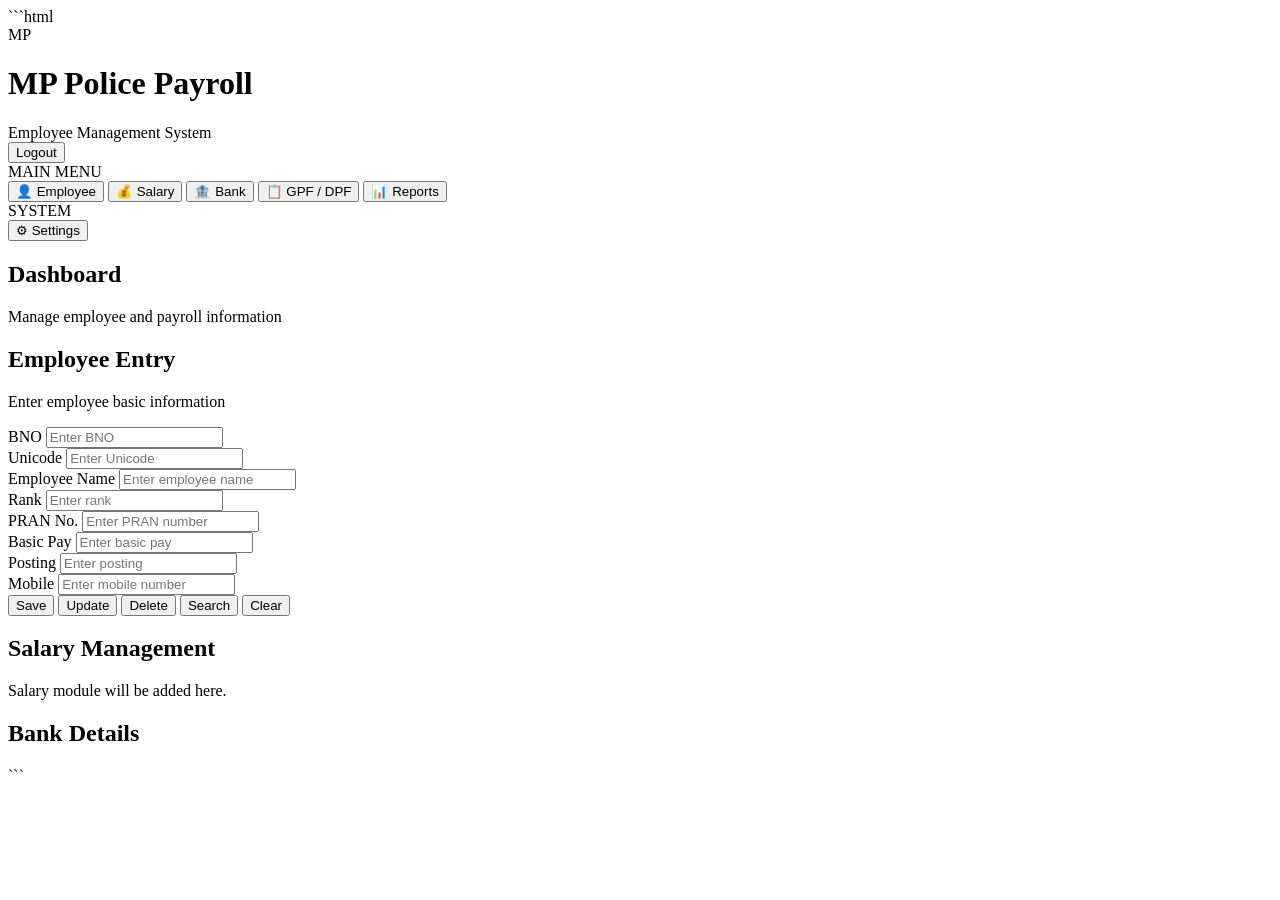
==== dashboard.html @ 4c72e71b "Add files via upload" ====
```html
<!DOCTYPE html>
<html lang="en">

<head>
    <meta charset="UTF-8">

    <meta name="viewport"
          content="width=device-width, initial-scale=1.0">

    <title>MP Police Payroll System - Dashboard</title>

    <link rel="stylesheet" href="style.css">
</head>

<body>

    <!-- TOP HEADER -->
    <header class="top-header">

        <div class="brand">
            <div class="brand-logo">MP</div>

            <div>
                <h1>MP Police Payroll</h1>
                <span>Employee Management System</span>
            </div>
        </div>

        <button class="logout-btn"
                onclick="logout()">
            Logout
        </button>

    </header>


    <!-- MAIN LAYOUT -->
    <div class="dashboard-layout">


        <!-- SIDEBAR -->
        <aside class="sidebar">

            <div class="menu-title">
                MAIN MENU
            </div>

            <button class="menu-btn active"
                    onclick="showSection('employeeSection')">
                👤 Employee
            </button>

            <button class="menu-btn"
                    onclick="showSection('salarySection')">
                💰 Salary
            </button>

            <button class="menu-btn"
                    onclick="showSection('bankSection')">
                🏦 Bank
            </button>

            <button class="menu-btn"
                    onclick="showSection('gpfSection')">
                📋 GPF / DPF
            </button>

            <button class="menu-btn"
                    onclick="showSection('reportsSection')">
                📊 Reports
            </button>

            <div class="menu-title">
                SYSTEM
            </div>

            <button class="menu-btn"
                    onclick="showSection('settingsSection')">
                ⚙ Settings
            </button>

        </aside>


        <!-- CONTENT -->
        <main class="main-content">


            <!-- DASHBOARD TITLE -->
            <div class="page-header">

                <div>
                    <h2>Dashboard</h2>
                    <p>
                        Manage employee and payroll information
                    </p>
                </div>

            </div>


            <!-- EMPLOYEE SECTION -->
            <section id="employeeSection"
                     class="content-section">

                <div class="section-header">

                    <div>
                        <h2>Employee Entry</h2>

                        <p>
                            Enter employee basic information
                        </p>
                    </div>

                </div>


                <div class="form-card">

                    <form id="employeeForm">


                        <div class="form-grid">


                            <!-- BNO -->
                            <div class="form-group">

                                <label for="bno">
                                    BNO
                                </label>

                                <input
                                    type="text"
                                    id="bno"
                                    placeholder="Enter BNO"
                                >

                            </div>


                            <!-- UNICODE -->
                            <div class="form-group">

                                <label for="unicode">
                                    Unicode
                                </label>

                                <input
                                    type="text"
                                    id="unicode"
                                    placeholder="Enter Unicode"
                                >

                            </div>


                            <!-- NAME -->
                            <div class="form-group">

                                <label for="name">
                                    Employee Name
                                </label>

                                <input
                                    type="text"
                                    id="name"
                                    placeholder="Enter employee name"
                                >

                            </div>


                            <!-- RANK -->
                            <div class="form-group">

                                <label for="rank">
                                    Rank
                                </label>

                                <input
                                    type="text"
                                    id="rank"
                                    placeholder="Enter rank"
                                >

                            </div>


                            <!-- PRAN -->
                            <div class="form-group">

                                <label for="pran">
                                    PRAN No.
                                </label>

                                <input
                                    type="text"
                                    id="pran"
                                    placeholder="Enter PRAN number"
                                >

                            </div>


                            <!-- BASIC -->
                            <div class="form-group">

                                <label for="basic">
                                    Basic Pay
                                </label>

                                <input
                                    type="number"
                                    id="basic"
                                    placeholder="Enter basic pay"
                                >

                            </div>


                            <!-- POSTING -->
                            <div class="form-group">

                                <label for="posting">
                                    Posting
                                </label>

                                <input
                                    type="text"
                                    id="posting"
                                    placeholder="Enter posting"
                                >

                            </div>


                            <!-- MOBILE -->
                            <div class="form-group">

                                <label for="mobile">
                                    Mobile
                                </label>

                                <input
                                    type="tel"
                                    id="mobile"
                                    placeholder="Enter mobile number"
                                >

                            </div>


                        </div>


                        <!-- BUTTONS -->
                        <div class="form-actions">

                            <button
                                type="button"
                                class="btn save-btn"
                                onclick="saveEmployee()">

                                Save

                            </button>


                            <button
                                type="button"
                                class="btn update-btn"
                                onclick="updateEmployee()">

                                Update

                            </button>


                            <button
                                type="button"
                                class="btn delete-btn"
                                onclick="deleteEmployee()">

                                Delete

                            </button>


                            <button
                                type="button"
                                class="btn search-btn"
                                onclick="searchEmployee()">

                                Search

                            </button>


                            <button
                                type="button"
                                class="btn clear-btn"
                                onclick="clearForm()">

                                Clear

                            </button>

                        </div>


                    </form>

                </div>

            </section>


            <!-- SALARY -->
            <section id="salarySection"
                     class="content-section hidden">

                <div class="form-card">

                    <h2>Salary Management</h2>

                    <p>
                        Salary module will be added here.
                    </p>

                </div>

            </section>


            <!-- BANK -->
            <section id="bankSection"
                     class="content-section hidden">

                <div class="form-card">

                    <h2>Bank Details</h2>

                    <p>
```
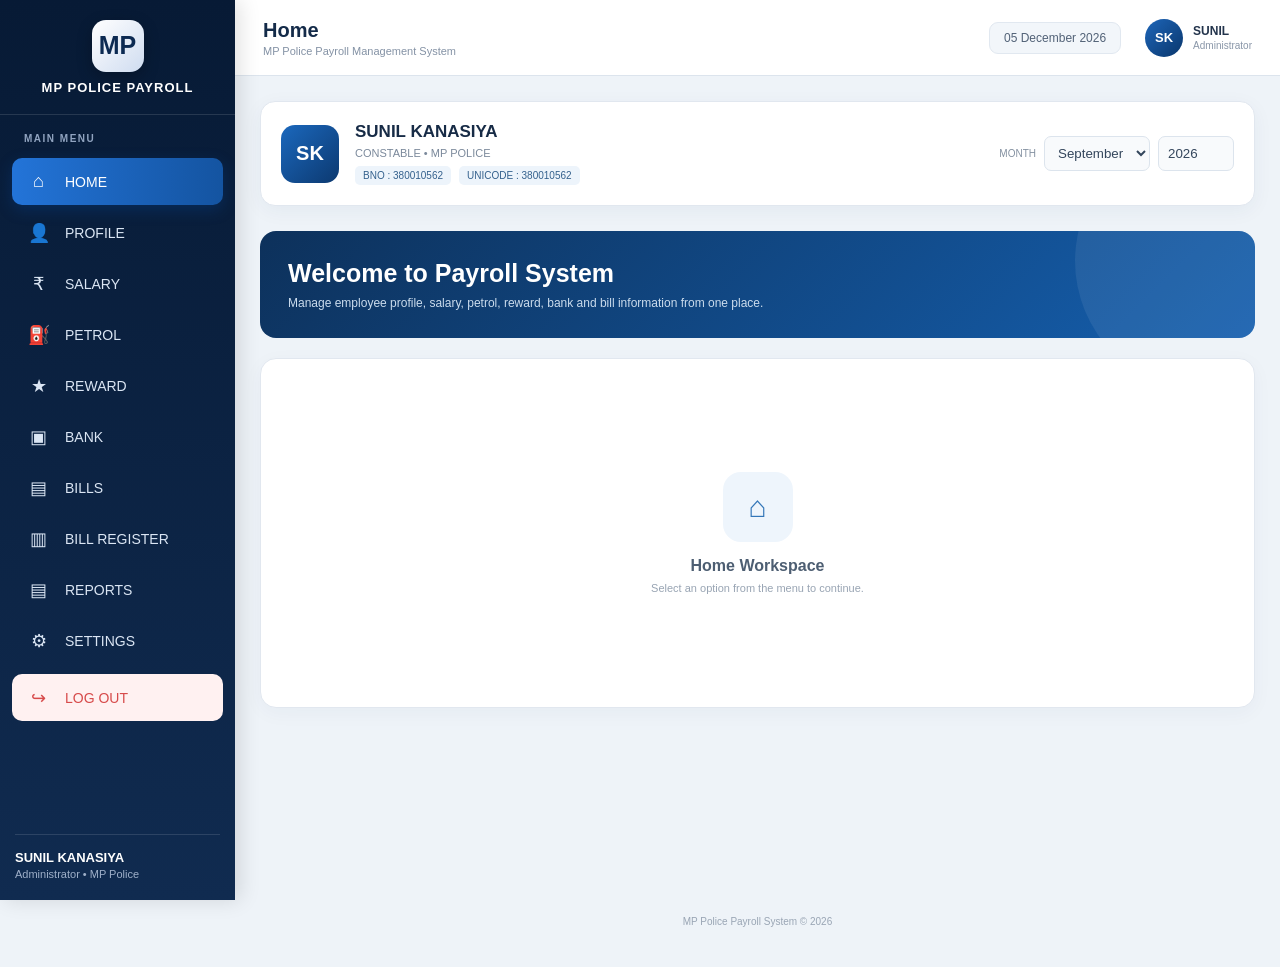
==== commit bdd5560c: "Add files via upload" ====
--- a/dashboard.html
+++ b/dashboard.html
@@ -1,347 +1,1460 @@
-```html
 <!DOCTYPE html>
 <html lang="en">
-
 <head>
-    <meta charset="UTF-8">
-
-    <meta name="viewport"
-          content="width=device-width, initial-scale=1.0">
-
-    <title>MP Police Payroll System - Dashboard</title>
-
-    <link rel="stylesheet" href="style.css">
+<meta charset="UTF-8">
+<meta name="viewport" content="width=device-width, initial-scale=1.0">
+
+<title>MP Police Payroll System</title>
+
+<style>
+
+/* =========================
+   RESET
+========================= */
+
+*{
+    margin:0;
+    padding:0;
+    box-sizing:border-box;
+    font-family:"Segoe UI",Arial,sans-serif;
+}
+
+body{
+    background:#eef3f8;
+    color:#172033;
+    min-height:100vh;
+}
+
+
+/* =========================
+   MAIN APP
+========================= */
+
+.app{
+    display:flex;
+    min-height:100vh;
+}
+
+
+/* =========================
+   SIDEBAR
+========================= */
+
+.sidebar{
+    width:235px;
+    min-height:100vh;
+    background:linear-gradient(180deg,#071a35,#102b50);
+    color:white;
+    position:fixed;
+    left:0;
+    top:0;
+    bottom:0;
+    z-index:1000;
+    box-shadow:5px 0 20px rgba(0,0,0,.12);
+}
+
+
+/* Logo */
+
+.logo-area{
+    height:115px;
+    display:flex;
+    align-items:center;
+    justify-content:center;
+    flex-direction:column;
+    border-bottom:1px solid rgba(255,255,255,.12);
+}
+
+.logo-box{
+    width:52px;
+    height:52px;
+    border-radius:14px;
+    background:linear-gradient(135deg,#ffffff,#cfdcf0);
+    display:flex;
+    align-items:center;
+    justify-content:center;
+    color:#0c2a52;
+    font-size:25px;
+    font-weight:800;
+    box-shadow:0 5px 15px rgba(0,0,0,.25);
+}
+
+.logo-title{
+    margin-top:8px;
+    font-size:13px;
+    letter-spacing:1px;
+    font-weight:600;
+}
+
+
+/* Menu */
+
+.menu{
+    padding:18px 12px;
+}
+
+.menu-title{
+    color:#91a4c0;
+    font-size:10px;
+    font-weight:700;
+    letter-spacing:1.5px;
+    padding:0 12px 10px;
+}
+
+.menu-item{
+    width:100%;
+    height:47px;
+    border:0;
+    outline:0;
+    background:transparent;
+    color:#dbe6f4;
+    display:flex;
+    align-items:center;
+    gap:14px;
+    padding:0 14px;
+    margin:4px 0;
+    border-radius:10px;
+    cursor:pointer;
+    font-size:14px;
+    transition:.2s;
+    text-align:left;
+}
+
+.menu-item:hover{
+    background:rgba(255,255,255,.10);
+    color:white;
+    transform:translateX(2px);
+}
+
+.menu-item.active{
+    background:linear-gradient(90deg,#2374d8,#1454a1);
+    color:white;
+    box-shadow:0 5px 15px rgba(0,85,180,.25);
+}
+
+.menu-icon{
+    width:25px;
+    text-align:center;
+    font-size:18px;
+}
+
+
+/* Bottom user */
+
+.sidebar-bottom{
+    position:absolute;
+    bottom:20px;
+    left:15px;
+    right:15px;
+}
+
+.user-mini{
+    border-top:1px solid rgba(255,255,255,.12);
+    padding-top:15px;
+}
+
+.user-mini-name{
+    font-weight:600;
+    font-size:13px;
+}
+
+.user-mini-role{
+    font-size:11px;
+    color:#9fb0c9;
+    margin-top:3px;
+}
+
+
+/* =========================
+   CONTENT
+========================= */
+
+.main{
+    margin-left:235px;
+    width:calc(100% - 235px);
+    min-height:100vh;
+}
+
+
+/* =========================
+   TOPBAR
+========================= */
+
+.topbar{
+    height:76px;
+    background:white;
+    border-bottom:1px solid #dce4ed;
+    display:flex;
+    align-items:center;
+    justify-content:space-between;
+    padding:0 28px;
+    position:sticky;
+    top:0;
+    z-index:500;
+}
+
+
+/* Left */
+
+.page-heading{
+    display:flex;
+    align-items:center;
+    gap:15px;
+}
+
+.mobile-menu{
+    display:none;
+    border:0;
+    background:#edf3fa;
+    width:40px;
+    height:40px;
+    border-radius:9px;
+    font-size:20px;
+    cursor:pointer;
+}
+
+.heading-text h2{
+    font-size:20px;
+    color:#142b49;
+}
+
+.heading-text p{
+    font-size:11px;
+    color:#8492a5;
+    margin-top:3px;
+}
+
+
+/* Right */
+
+.top-right{
+    display:flex;
+    align-items:center;
+    gap:14px;
+}
+
+.date-box{
+    background:#f2f6fa;
+    border:1px solid #e1e8f0;
+    padding:8px 14px;
+    border-radius:9px;
+    font-size:12px;
+    color:#526277;
+}
+
+.profile-mini{
+    display:flex;
+    align-items:center;
+    gap:10px;
+    padding-left:10px;
+}
+
+.avatar{
+    width:38px;
+    height:38px;
+    border-radius:50%;
+    background:linear-gradient(135deg,#1d65b9,#0a376c);
+    color:white;
+    display:flex;
+    align-items:center;
+    justify-content:center;
+    font-weight:700;
+    font-size:13px;
+}
+
+.profile-name{
+    font-size:12px;
+    font-weight:700;
+    color:#23344c;
+}
+
+.profile-rank{
+    font-size:10px;
+    color:#8996a8;
+    margin-top:2px;
+}
+
+
+/* =========================
+   PAGE AREA
+========================= */
+
+.page{
+    padding:25px;
+}
+
+
+/* =========================
+   EMPLOYEE HEADER
+========================= */
+
+.employee-card{
+    background:white;
+    border:1px solid #e1e7ef;
+    border-radius:15px;
+    padding:20px;
+    display:flex;
+    justify-content:space-between;
+    align-items:center;
+    box-shadow:0 5px 20px rgba(22,54,91,.05);
+}
+
+.employee-left{
+    display:flex;
+    align-items:center;
+    gap:16px;
+}
+
+.employee-avatar{
+    width:58px;
+    height:58px;
+    border-radius:14px;
+    background:linear-gradient(135deg,#1b68bd,#0c3970);
+    color:white;
+    display:flex;
+    justify-content:center;
+    align-items:center;
+    font-size:20px;
+    font-weight:700;
+}
+
+.employee-info h3{
+    font-size:17px;
+    color:#172b46;
+}
+
+.employee-info p{
+    font-size:11px;
+    color:#7b899b;
+    margin-top:5px;
+}
+
+.employee-code{
+    display:flex;
+    gap:8px;
+    margin-top:7px;
+}
+
+.code{
+    font-size:10px;
+    background:#edf4fb;
+    color:#34618d;
+    padding:4px 8px;
+    border-radius:5px;
+}
+
+
+/* =========================
+   MONTH BOX
+========================= */
+
+.month-area{
+    display:flex;
+    align-items:center;
+    gap:8px;
+}
+
+.month-area label{
+    font-size:10px;
+    color:#8491a1;
+}
+
+.month-area select,
+.month-area input{
+    height:35px;
+    border:1px solid #dce4ed;
+    background:#f8fafc;
+    border-radius:7px;
+    padding:0 9px;
+    color:#34465c;
+    outline:none;
+}
+
+
+/* =========================
+   HOME CONTENT
+========================= */
+
+.home-area{
+    margin-top:25px;
+    min-height:calc(100vh - 230px);
+}
+
+
+/* Welcome */
+
+.welcome{
+    background:linear-gradient(135deg,#0d315b,#155fae);
+    color:white;
+    border-radius:16px;
+    padding:28px;
+    position:relative;
+    overflow:hidden;
+}
+
+.welcome:after{
+    content:"";
+    position:absolute;
+    width:260px;
+    height:260px;
+    border-radius:50%;
+    right:-80px;
+    top:-100px;
+    background:rgba(255,255,255,.07);
+}
+
+.welcome h1{
+    font-size:25px;
+    font-weight:600;
+}
+
+.welcome p{
+    font-size:12px;
+    color:#cbdced;
+    margin-top:8px;
+}
+
+
+/* Empty workspace */
+
+.workspace{
+    margin-top:20px;
+    background:white;
+    border:1px solid #e1e7ef;
+    border-radius:16px;
+    min-height:350px;
+    display:flex;
+    justify-content:center;
+    align-items:center;
+    flex-direction:column;
+    box-shadow:0 5px 20px rgba(22,54,91,.04);
+}
+
+.workspace-icon{
+    width:70px;
+    height:70px;
+    border-radius:18px;
+    background:#eef5fc;
+    color:#3376b8;
+    display:flex;
+    align-items:center;
+    justify-content:center;
+    font-size:30px;
+    margin-bottom:15px;
+}
+
+.workspace h3{
+    color:#4d5e72;
+    font-size:16px;
+    font-weight:600;
+}
+
+.workspace p{
+    margin-top:7px;
+    font-size:11px;
+    color:#98a4b3;
+}
+
+
+/* =========================
+   PAGE PLACEHOLDER
+========================= */
+
+.module-page{
+    display:none;
+}
+
+.module-card{
+    background:white;
+    border-radius:16px;
+    border:1px solid #e0e7ef;
+    padding:25px;
+    min-height:500px;
+    box-shadow:0 5px 20px rgba(20,50,80,.05);
+}
+
+.module-title{
+    display:flex;
+    align-items:center;
+    gap:12px;
+    border-bottom:1px solid #e7edf3;
+    padding-bottom:18px;
+    margin-bottom:25px;
+}
+
+.module-title-icon{
+    width:42px;
+    height:42px;
+    border-radius:10px;
+    background:#edf5fd;
+    color:#2369aa;
+    display:flex;
+    align-items:center;
+    justify-content:center;
+    font-size:20px;
+}
+
+.module-title h2{
+    font-size:19px;
+    color:#183452;
+}
+
+.module-title p{
+    font-size:10px;
+    color:#8a97a7;
+    margin-top:3px;
+}
+
+
+/* =========================
+   LOGOUT
+========================= */
+
+.logout{
+    background:#fff1f1 !important;
+    color:#d74b4b !important;
+    margin-top:10px;
+}
+
+.logout:hover{
+    background:#ffe0e0 !important;
+}
+
+
+/* =========================
+   FOOTER
+========================= */
+
+.footer{
+    text-align:center;
+    padding:15px;
+    color:#99a5b4;
+    font-size:10px;
+}
+
+
+/* =========================
+   MOBILE
+========================= */
+
+@media(max-width:850px){
+
+    .sidebar{
+        width:235px;
+        transform:translateX(-100%);
+        transition:.25s;
+    }
+
+    .sidebar.show{
+        transform:translateX(0);
+    }
+
+    .main{
+        margin-left:0;
+        width:100%;
+    }
+
+    .mobile-menu{
+        display:block;
+    }
+
+    .topbar{
+        padding:0 15px;
+        height:68px;
+    }
+
+    .date-box{
+        display:none;
+    }
+
+    .profile-name,
+    .profile-rank{
+        display:none;
+    }
+
+    .page{
+        padding:15px;
+    }
+
+    .employee-card{
+        flex-direction:column;
+        align-items:flex-start;
+        gap:18px;
+    }
+
+    .month-area{
+        width:100%;
+    }
+
+    .month-area select,
+    .month-area input{
+        flex:1;
+    }
+
+    .welcome{
+        padding:22px;
+    }
+
+    .welcome h1{
+        font-size:21px;
+    }
+
+}
+
+
+/* =========================
+   SMALL MOBILE
+========================= */
+
+@media(max-width:480px){
+
+    .heading-text h2{
+        font-size:17px;
+    }
+
+    .employee-info h3{
+        font-size:15px;
+    }
+
+    .employee-left{
+        align-items:flex-start;
+    }
+
+    .employee-avatar{
+        width:48px;
+        height:48px;
+    }
+
+}
+
+</style>
 </head>
 
+
 <body>
 
-    <!-- TOP HEADER -->
-    <header class="top-header">
-
-        <div class="brand">
-            <div class="brand-logo">MP</div>
+<div class="app">
+
+
+<!-- ==================================================
+     SIDEBAR
+================================================== -->
+
+<aside class="sidebar" id="sidebar">
+
+    <div class="logo-area">
+
+        <div class="logo-box">
+            MP
+        </div>
+
+        <div class="logo-title">
+            MP POLICE PAYROLL
+        </div>
+
+    </div>
+
+
+    <div class="menu">
+
+        <div class="menu-title">
+            MAIN MENU
+        </div>
+
+
+        <button class="menu-item active" onclick="openPage('home',this)">
+            <span class="menu-icon">⌂</span>
+            <span>HOME</span>
+        </button>
+
+
+        <button class="menu-item" onclick="openPage('profile',this)">
+            <span class="menu-icon">👤</span>
+            <span>PROFILE</span>
+        </button>
+
+
+        <button class="menu-item" onclick="openPage('salary',this)">
+            <span class="menu-icon">₹</span>
+            <span>SALARY</span>
+        </button>
+
+
+        <button class="menu-item" onclick="openPage('petrol',this)">
+            <span class="menu-icon">⛽</span>
+            <span>PETROL</span>
+        </button>
+
+
+        <button class="menu-item" onclick="openPage('reward',this)">
+            <span class="menu-icon">★</span>
+            <span>REWARD</span>
+        </button>
+
+
+        <button class="menu-item" onclick="openPage('bank',this)">
+            <span class="menu-icon">▣</span>
+            <span>BANK</span>
+        </button>
+
+
+        <button class="menu-item" onclick="openPage('bills',this)">
+            <span class="menu-icon">▤</span>
+            <span>BILLS</span>
+        </button>
+
+
+        <button class="menu-item" onclick="openPage('billregister',this)">
+            <span class="menu-icon">▥</span>
+            <span>BILL REGISTER</span>
+        </button>
+
+
+        <button class="menu-item" onclick="openPage('reports',this)">
+            <span class="menu-icon">▤</span>
+            <span>REPORTS</span>
+        </button>
+
+
+        <button class="menu-item" onclick="openPage('settings',this)">
+            <span class="menu-icon">⚙</span>
+            <span>SETTINGS</span>
+        </button>
+
+
+        <button class="menu-item logout" onclick="logout()">
+            <span class="menu-icon">↪</span>
+            <span>LOG OUT</span>
+        </button>
+
+    </div>
+
+
+    <div class="sidebar-bottom">
+
+        <div class="user-mini">
+
+            <div class="user-mini-name">
+                SUNIL KANASIYA
+            </div>
+
+            <div class="user-mini-role">
+                Administrator • MP Police
+            </div>
+
+        </div>
+
+    </div>
+
+</aside>
+
+
+
+<!-- ==================================================
+     MAIN
+================================================== -->
+
+<main class="main">
+
+
+<!-- TOP BAR -->
+
+<header class="topbar">
+
+    <div class="page-heading">
+
+        <button class="mobile-menu" onclick="toggleSidebar()">
+            ☰
+        </button>
+
+        <div class="heading-text">
+
+            <h2 id="pageTitle">
+                Home
+            </h2>
+
+            <p>
+                MP Police Payroll Management System
+            </p>
+
+        </div>
+
+    </div>
+
+
+    <div class="top-right">
+
+        <div class="date-box" id="currentDate">
+            28 September 2026
+        </div>
+
+
+        <div class="profile-mini">
+
+            <div class="avatar">
+                SK
+            </div>
 
             <div>
-                <h1>MP Police Payroll</h1>
-                <span>Employee Management System</span>
-            </div>
-        </div>
-
-        <button class="logout-btn"
-                onclick="logout()">
-            Logout
-        </button>
-
-    </header>
-
-
-    <!-- MAIN LAYOUT -->
-    <div class="dashboard-layout">
-
-
-        <!-- SIDEBAR -->
-        <aside class="sidebar">
-
-            <div class="menu-title">
-                MAIN MENU
-            </div>
-
-            <button class="menu-btn active"
-                    onclick="showSection('employeeSection')">
-                👤 Employee
-            </button>
-
-            <button class="menu-btn"
-                    onclick="showSection('salarySection')">
-                💰 Salary
-            </button>
-
-            <button class="menu-btn"
-                    onclick="showSection('bankSection')">
-                🏦 Bank
-            </button>
-
-            <button class="menu-btn"
-                    onclick="showSection('gpfSection')">
-                📋 GPF / DPF
-            </button>
-
-            <button class="menu-btn"
-                    onclick="showSection('reportsSection')">
-                📊 Reports
-            </button>
-
-            <div class="menu-title">
-                SYSTEM
-            </div>
-
-            <button class="menu-btn"
-                    onclick="showSection('settingsSection')">
-                ⚙ Settings
-            </button>
-
-        </aside>
-
-
-        <!-- CONTENT -->
-        <main class="main-content">
-
-
-            <!-- DASHBOARD TITLE -->
-            <div class="page-header">
-
-                <div>
-                    <h2>Dashboard</h2>
-                    <p>
-                        Manage employee and payroll information
-                    </p>
+
+                <div class="profile-name">
+                    SUNIL
                 </div>
 
-            </div>
-
-
-            <!-- EMPLOYEE SECTION -->
-            <section id="employeeSection"
-                     class="content-section">
-
-                <div class="section-header">
-
-                    <div>
-                        <h2>Employee Entry</h2>
-
-                        <p>
-                            Enter employee basic information
-                        </p>
-                    </div>
-
+                <div class="profile-rank">
+                    Administrator
                 </div>
 
-
-                <div class="form-card">
-
-                    <form id="employeeForm">
-
-
-                        <div class="form-grid">
-
-
-                            <!-- BNO -->
-                            <div class="form-group">
-
-                                <label for="bno">
-                                    BNO
-                                </label>
-
-                                <input
-                                    type="text"
-                                    id="bno"
-                                    placeholder="Enter BNO"
-                                >
-
-                            </div>
-
-
-                            <!-- UNICODE -->
-                            <div class="form-group">
-
-                                <label for="unicode">
-                                    Unicode
-                                </label>
-
-                                <input
-                                    type="text"
-                                    id="unicode"
-                                    placeholder="Enter Unicode"
-                                >
-
-                            </div>
-
-
-                            <!-- NAME -->
-                            <div class="form-group">
-
-                                <label for="name">
-                                    Employee Name
-                                </label>
-
-                                <input
-                                    type="text"
-                                    id="name"
-                                    placeholder="Enter employee name"
-                                >
-
-                            </div>
-
-
-                            <!-- RANK -->
-                            <div class="form-group">
-
-                                <label for="rank">
-                                    Rank
-                                </label>
-
-                                <input
-                                    type="text"
-                                    id="rank"
-                                    placeholder="Enter rank"
-                                >
-
-                            </div>
-
-
-                            <!-- PRAN -->
-                            <div class="form-group">
-
-                                <label for="pran">
-                                    PRAN No.
-                                </label>
-
-                                <input
-                                    type="text"
-                                    id="pran"
-                                    placeholder="Enter PRAN number"
-                                >
-
-                            </div>
-
-
-                            <!-- BASIC -->
-                            <div class="form-group">
-
-                                <label for="basic">
-                                    Basic Pay
-                                </label>
-
-                                <input
-                                    type="number"
-                                    id="basic"
-                                    placeholder="Enter basic pay"
-                                >
-
-                            </div>
-
-
-                            <!-- POSTING -->
-                            <div class="form-group">
-
-                                <label for="posting">
-                                    Posting
-                                </label>
-
-                                <input
-                                    type="text"
-                                    id="posting"
-                                    placeholder="Enter posting"
-                                >
-
-                            </div>
-
-
-                            <!-- MOBILE -->
-                            <div class="form-group">
-
-                                <label for="mobile">
-                                    Mobile
-                                </label>
-
-                                <input
-                                    type="tel"
-                                    id="mobile"
-                                    placeholder="Enter mobile number"
-                                >
-
-                            </div>
-
-
-                        </div>
-
-
-                        <!-- BUTTONS -->
-                        <div class="form-actions">
-
-                            <button
-                                type="button"
-                                class="btn save-btn"
-                                onclick="saveEmployee()">
-
-                                Save
-
-                            </button>
-
-
-                            <button
-                                type="button"
-                                class="btn update-btn"
-                                onclick="updateEmployee()">
-
-                                Update
-
-                            </button>
-
-
-                            <button
-                                type="button"
-                                class="btn delete-btn"
-                                onclick="deleteEmployee()">
-
-                                Delete
-
-                            </button>
-
-
-                            <button
-                                type="button"
-                                class="btn search-btn"
-                                onclick="searchEmployee()">
-
-                                Search
-
-                            </button>
-
-
-                            <button
-                                type="button"
-                                class="btn clear-btn"
-                                onclick="clearForm()">
-
-                                Clear
-
-                            </button>
-
-                        </div>
-
-
-                    </form>
-
-                </div>
-
-            </section>
-
-
-            <!-- SALARY -->
-            <section id="salarySection"
-                     class="content-section hidden">
-
-                <div class="form-card">
-
-                    <h2>Salary Management</h2>
-
-                    <p>
-                        Salary module will be added here.
-                    </p>
-
-                </div>
-
-            </section>
-
-
-            <!-- BANK -->
-            <section id="bankSection"
-                     class="content-section hidden">
-
-                <div class="form-card">
-
-                    <h2>Bank Details</h2>
-
-                    <p>
-```
+            </div>
+
+        </div>
+
+    </div>
+
+</header>
+
+
+
+<!-- ==================================================
+     PAGE
+================================================== -->
+
+<section class="page">
+
+
+<!-- EMPLOYEE HEADER -->
+
+<div class="employee-card">
+
+    <div class="employee-left">
+
+        <div class="employee-avatar">
+            SK
+        </div>
+
+        <div class="employee-info">
+
+            <h3>
+                SUNIL KANASIYA
+            </h3>
+
+            <p>
+                CONSTABLE • MP POLICE
+            </p>
+
+            <div class="employee-code">
+
+                <span class="code">
+                    BNO : 380010562
+                </span>
+
+                <span class="code">
+                    UNICODE : 380010562
+                </span>
+
+            </div>
+
+        </div>
+
+    </div>
+
+
+    <div class="month-area">
+
+        <label>
+            MONTH
+        </label>
+
+        <select id="month">
+
+            <option>January</option>
+            <option>February</option>
+            <option>March</option>
+            <option>April</option>
+            <option>May</option>
+            <option>June</option>
+            <option>July</option>
+            <option>August</option>
+            <option selected>September</option>
+            <option>October</option>
+            <option>November</option>
+            <option>December</option>
+
+        </select>
+
+
+        <input
+            type="number"
+            value="2026"
+            id="year"
+            min="2000"
+            max="2100"
+        >
+
+    </div>
+
+</div>
+
+
+
+<!-- ==================================================
+     HOME PAGE
+================================================== -->
+
+<div id="home" class="home-area page-section">
+
+    <div class="welcome">
+
+        <h1>
+            Welcome to Payroll System
+        </h1>
+
+        <p>
+            Manage employee profile, salary, petrol, reward,
+            bank and bill information from one place.
+        </p>
+
+    </div>
+
+
+    <div class="workspace">
+
+        <div class="workspace-icon">
+            ⌂
+        </div>
+
+        <h3>
+            Home Workspace
+        </h3>
+
+        <p>
+            Select an option from the menu to continue.
+        </p>
+
+    </div>
+
+</div>
+
+
+
+<!-- ==================================================
+     PROFILE
+================================================== -->
+
+<div id="profile" class="module-page page-section">
+
+    <div class="module-card">
+
+        <div class="module-title">
+
+            <div class="module-title-icon">
+                👤
+            </div>
+
+            <div>
+
+                <h2>
+                    Employee Profile
+                </h2>
+
+                <p>
+                    Employee personal and service information
+                </p>
+
+            </div>
+
+        </div>
+
+        <p>
+            Profile Entry Page
+        </p>
+
+    </div>
+
+</div>
+
+
+
+<!-- ==================================================
+     SALARY
+================================================== -->
+
+<div id="salary" class="module-page page-section">
+
+    <div class="module-card">
+
+        <div class="module-title">
+
+            <div class="module-title-icon">
+                ₹
+            </div>
+
+            <div>
+
+                <h2>
+                    Salary
+                </h2>
+
+                <p>
+                    Monthly employee salary information
+                </p>
+
+            </div>
+
+        </div>
+
+        <p>
+            Salary Entry Page
+        </p>
+
+    </div>
+
+</div>
+
+
+
+<!-- PETROL -->
+
+<div id="petrol" class="module-page page-section">
+
+    <div class="module-card">
+
+        <div class="module-title">
+
+            <div class="module-title-icon">
+                ⛽
+            </div>
+
+            <div>
+
+                <h2>
+                    Petrol
+                </h2>
+
+                <p>
+                    Petrol allowance and vehicle records
+                </p>
+
+            </div>
+
+        </div>
+
+        <p>
+            Petrol Entry Page
+        </p>
+
+    </div>
+
+</div>
+
+
+
+<!-- REWARD -->
+
+<div id="reward" class="module-page page-section">
+
+    <div class="module-card">
+
+        <div class="module-title">
+
+            <div class="module-title-icon">
+                ★
+            </div>
+
+            <div>
+
+                <h2>
+                    Reward
+                </h2>
+
+                <p>
+                    Reward and incentive records
+                </p>
+
+            </div>
+
+        </div>
+
+        <p>
+            Reward Entry Page
+        </p>
+
+    </div>
+
+</div>
+
+
+
+<!-- BANK -->
+
+<div id="bank" class="module-page page-section">
+
+    <div class="module-card">
+
+        <div class="module-title">
+
+            <div class="module-title-icon">
+                ▣
+            </div>
+
+            <div>
+
+                <h2>
+                    Bank
+                </h2>
+
+                <p>
+                    Employee bank account information
+                </p>
+
+            </div>
+
+        </div>
+
+        <p>
+            Bank Entry Page
+        </p>
+
+    </div>
+
+</div>
+
+
+
+<!-- BILLS -->
+
+<div id="bills" class="module-page page-section">
+
+    <div class="module-card">
+
+        <div class="module-title">
+
+            <div class="module-title-icon">
+                ▤
+            </div>
+
+            <div>
+
+                <h2>
+                    Bills
+                </h2>
+
+                <p>
+                    Employee and department bills
+                </p>
+
+            </div>
+
+        </div>
+
+        <p>
+            Bills Entry Page
+        </p>
+
+    </div>
+
+</div>
+
+
+
+<!-- BILL REGISTER -->
+
+<div id="billregister" class="module-page page-section">
+
+    <div class="module-card">
+
+        <div class="module-title">
+
+            <div class="module-title-icon">
+                ▥
+            </div>
+
+            <div>
+
+                <h2>
+                    Bill Register
+                </h2>
+
+                <p>
+                    Bill registration and tracking
+                </p>
+
+            </div>
+
+        </div>
+
+        <p>
+            Bill Register Page
+        </p>
+
+    </div>
+
+</div>
+
+
+
+<!-- REPORTS -->
+
+<div id="reports" class="module-page page-section">
+
+    <div class="module-card">
+
+        <div class="module-title">
+
+            <div class="module-title-icon">
+                ▤
+            </div>
+
+            <div>
+
+                <h2>
+                    Reports
+                </h2>
+
+                <p>
+                    Generate payroll reports
+                </p>
+
+            </div>
+
+        </div>
+
+        <p>
+            Reports Page
+        </p>
+
+    </div>
+
+</div>
+
+
+
+<!-- SETTINGS -->
+
+<div id="settings" class="module-page page-section">
+
+    <div class="module-card">
+
+        <div class="module-title">
+
+            <div class="module-title-icon">
+                ⚙
+            </div>
+
+            <div>
+
+                <h2>
+                    Settings
+                </h2>
+
+                <p>
+                    System and user settings
+                </p>
+
+            </div>
+
+        </div>
+
+        <p>
+            Settings Page
+        </p>
+
+    </div>
+
+</div>
+
+
+
+<div class="footer">
+
+    MP Police Payroll System © 2026
+
+</div>
+
+
+</section>
+
+</main>
+
+</div>
+
+
+
+<script>
+
+/* ==========================================
+   PAGE NAVIGATION
+========================================== */
+
+function openPage(pageName, button){
+
+    // सभी pages hide
+    const pages = document.querySelectorAll(".page-section");
+
+    pages.forEach(function(page){
+
+        page.style.display = "none";
+
+    });
+
+
+    // selected page show
+    const selectedPage = document.getElementById(pageName);
+
+    if(selectedPage){
+
+        if(pageName === "home"){
+
+            selectedPage.style.display = "block";
+
+        }
+        else{
+
+            selectedPage.style.display = "block";
+
+        }
+
+    }
+
+
+    // menu active remove
+    const menuButtons =
+        document.querySelectorAll(".menu-item");
+
+    menuButtons.forEach(function(btn){
+
+        btn.classList.remove("active");
+
+    });
+
+
+    // selected active
+    if(button){
+
+        button.classList.add("active");
+
+    }
+
+
+    // title change
+
+    const titles = {
+
+        home:"Home",
+        profile:"Employee Profile",
+        salary:"Salary",
+        petrol:"Petrol",
+        reward:"Reward",
+        bank:"Bank",
+        bills:"Bills",
+        billregister:"Bill Register",
+        reports:"Reports",
+        settings:"Settings"
+
+    };
+
+
+    document.getElementById("pageTitle").innerText =
+        titles[pageName] || "Payroll System";
+
+
+    // mobile sidebar close
+    document.getElementById("sidebar")
+        .classList.remove("show");
+
+
+    // top par scroll
+    window.scrollTo({
+        top:0,
+        behavior:"smooth"
+    });
+
+}
+
+
+
+/* ==========================================
+   MOBILE SIDEBAR
+========================================== */
+
+function toggleSidebar(){
+
+    document
+        .getElementById("sidebar")
+        .classList.toggle("show");
+
+}
+
+
+
+/* ==========================================
+   LOGOUT
+========================================== */
+
+function logout(){
+
+    if(confirm("Are you sure you want to logout?")){
+
+        /*
+        बाद में यहाँ आपके login page का नाम रहेगा।
+        उदाहरण:
+        window.location.href = "index.html";
+        */
+
+        window.location.href = "index.html";
+
+    }
+
+}
+
+
+
+/* ==========================================
+   DATE
+========================================== */
+
+function showDate(){
+
+    const now = new Date();
+
+    const options = {
+        day:"2-digit",
+        month:"long",
+        year:"numeric"
+    };
+
+    document.getElementById("currentDate")
+        .innerText =
+        now.toLocaleDateString("en-IN",options);
+
+}
+
+showDate();
+
+
+
+/* ==========================================
+   DEFAULT HOME
+========================================== */
+
+document.addEventListener("DOMContentLoaded",function(){
+
+    const pages =
+        document.querySelectorAll(".page-section");
+
+    pages.forEach(function(page){
+
+        if(page.id !== "home"){
+
+            page.style.display = "none";
+
+        }
+
+    });
+
+});
+
+</script>
+
+</body>
+</html>
